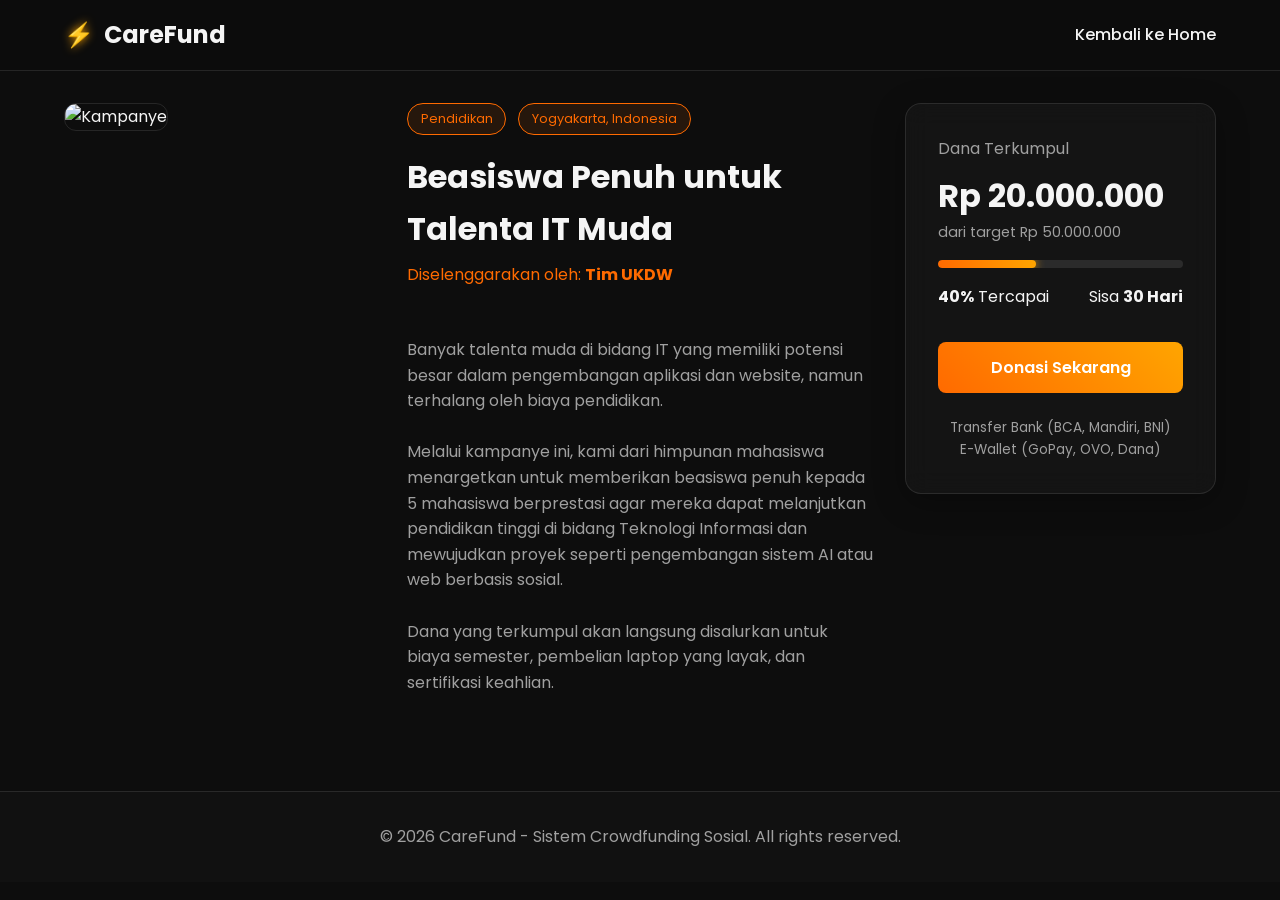
==== detail.html @ 2c604612 "Klemens" ====
<!DOCTYPE html>
<html lang="id">
<head>
    <meta charset="UTF-8">
    <meta name="viewport" content="width=device-width, initial-scale=1.0">
    <title>Detail Kampanye - CareFund</title>
    <link rel="stylesheet" href="style.css">
</head>
<body>

    <header>
        <a href="index.html" class="logo"><span>⚡</span> CareFund</a>
        <nav>
            <ul>
                <li><a href="index.html">Kembali ke Home</a></li>
            </ul>
        </nav>
    </header>

    <div class="container">
        <div class="detail-layout">
            <div>
                <img src="https://images.unsplash.com/photo-1503676260728-1c00da094a0b?auto=format&fit=crop&q=80&w=600" alt="Kampanye" class="detail-img">
            </div>

            <div class="detail-content">
                <span class="badge">Pendidikan</span>
                <span class="badge">Yogyakarta, Indonesia</span>
                <h1>Beasiswa Penuh untuk Talenta IT Muda</h1>
                <p style="color: var(--primary);">Diselenggarakan oleh: <strong>Tim UKDW</strong></p>
                
                <p class="detail-desc">
                    Banyak talenta muda di bidang IT yang memiliki potensi besar dalam pengembangan aplikasi dan website, namun terhalang oleh biaya pendidikan. 
                    
                    Melalui kampanye ini, kami dari himpunan mahasiswa menargetkan untuk memberikan beasiswa penuh kepada 5 mahasiswa berprestasi agar mereka dapat melanjutkan pendidikan tinggi di bidang Teknologi Informasi dan mewujudkan proyek seperti pengembangan sistem AI atau web berbasis sosial.
                    
                    Dana yang terkumpul akan langsung disalurkan untuk biaya semester, pembelian laptop yang layak, dan sertifikasi keahlian.
                </p>
            </div>

            <div>
                <div class="glass-card">
                    <p style="color: var(--text-muted); margin-bottom: 0.5rem;">Dana Terkumpul</p>
                    <h2 style="font-size: 2rem; color: var(--text-main);">Rp 20.000.000</h2>
                    <p style="color: var(--text-muted); font-size: 0.9rem;">dari target Rp 50.000.000</p>
                    
                    <div class="progress-container">
                        <div class="progress-fill" style="width: 40%;"></div>
                    </div>
                    
                    <div style="display: flex; justify-content: space-between; margin-bottom: 2rem;">
                        <span><strong>40%</strong> Tercapai</span>
                        <span>Sisa <strong>30 Hari</strong></span>
                    </div>

                    <a href="donasi.html" class="btn-primary">Donasi Sekarang</a>
                    
                    <div style="margin-top: 1.5rem; text-align: center; font-size: 0.85rem; color: var(--text-muted);">
                        <p>Transfer Bank (BCA, Mandiri, BNI)</p>
                        <p>E-Wallet (GoPay, OVO, Dana)</p>
                    </div>
                </div>
            </div>
        </div>
    </div>

    <footer>
        <p>&copy; 2026 CareFund - Sistem Crowdfunding Sosial. All rights reserved.</p>
    </footer>

</body>
</html>
---- style.css ----
/* css/style.css */
@import url('https://fonts.googleapis.com/css2?family=Poppins:wght@300;400;500;600;700&display=swap');

:root {
    --bg-color: #0D0D0D;
    --card-bg: rgba(26, 26, 26, 0.6);
    --primary: #FF6A00;
    --primary-glow: #FFA500;
    --text-main: #F5F5F5;
    --text-muted: #A0A0A0;
    --border-color: rgba(255, 255, 255, 0.1);
}

* {
    margin: 0;
    padding: 0;
    box-sizing: border-box;
    font-family: 'Poppins', sans-serif;
}

body {
    background-color: var(--bg-color);
    color: var(--text-main);
    line-height: 1.6;
    overflow-x: hidden;
}

/* Header & Navbar */
header {
    background: rgba(13, 13, 13, 0.8);
    backdrop-filter: blur(10px);
    border-bottom: 1px solid var(--border-color);
    position: sticky;
    top: 0;
    z-index: 100;
    padding: 1rem 5%;
    display: flex;
    justify-content: space-between;
    align-items: center;
}

.logo {
    font-size: 1.5rem;
    font-weight: 700;
    color: var(--text-main);
    text-decoration: none;
    display: flex;
    align-items: center;
    gap: 10px;
}

.logo span {
    color: var(--primary);
    text-shadow: 0 0 10px var(--primary-glow);
}

nav ul {
    list-style: none;
    display: flex;
    gap: 2rem;
}

nav ul li a {
    color: var(--text-main);
    text-decoration: none;
    font-weight: 500;
    transition: color 0.3s;
}

nav ul li a:hover {
    color: var(--primary);
}

.btn-login {
    border: 1px solid var(--primary);
    padding: 0.5rem 1.5rem;
    border-radius: 20px;
    color: var(--primary);
    transition: all 0.3s ease;
}

.btn-login:hover {
    background: var(--primary);
    color: #fff;
    box-shadow: 0 0 15px var(--primary-glow);
}

/* Footer */
footer {
    background: #111;
    border-top: 1px solid var(--border-color);
    text-align: center;
    padding: 2rem;
    margin-top: 4rem;
    color: var(--text-muted);
}

/* Buttons */
.btn-primary {
    display: inline-block;
    background: linear-gradient(45deg, var(--primary), var(--primary-glow));
    color: #fff;
    padding: 0.8rem 2rem;
    border-radius: 8px;
    text-decoration: none;
    font-weight: 600;
    border: none;
    cursor: pointer;
    transition: transform 0.3s, box-shadow 0.3s;
    text-align: center;
    width: 100%;
}

.btn-primary:hover {
    transform: translateY(-3px);
    box-shadow: 0 5px 20px rgba(255, 106, 0, 0.4);
}

/* Layout Utilities */
.container {
    padding: 2rem 5%;
}

/* Forms & Inputs */
.form-group {
    margin-bottom: 1.5rem;
}

.form-group label {
    display: block;
    margin-bottom: 0.5rem;
    color: var(--text-muted);
}

.form-control {
    width: 100%;
    background: rgba(0, 0, 0, 0.5);
    border: 1px solid var(--border-color);
    color: var(--text-main);
    padding: 1rem;
    border-radius: 8px;
    transition: border-color 0.3s, box-shadow 0.3s;
}

.form-control:focus {
    outline: none;
    border-color: var(--primary);
    box-shadow: 0 0 10px rgba(255, 106, 0, 0.2);
}

/* Glassmorphism Card */
.glass-card {
    background: var(--card-bg);
    backdrop-filter: blur(12px);
    border: 1px solid var(--border-color);
    border-radius: 16px;
    padding: 2rem;
    box-shadow: 0 8px 32px rgba(0, 0, 0, 0.3);
}

/* Progress Bar */
.progress-container {
    width: 100%;
    height: 8px;
    background: rgba(255, 255, 255, 0.1);
    border-radius: 4px;
    margin: 1rem 0;
    overflow: hidden;
}

.progress-fill {
    height: 100%;
    background: linear-gradient(90deg, var(--primary), var(--primary-glow));
    border-radius: 4px;
    box-shadow: 0 0 10px var(--primary-glow);
}

/* --- Specific Pages --- */

/* Hero Section (Index) */
.hero {
    text-align: center;
    padding: 6rem 5%;
    background: radial-gradient(circle at center, rgba(255,106,0,0.15) 0%, transparent 50%);
}

.hero h1 {
    font-size: 3.5rem;
    margin-bottom: 1rem;
    text-shadow: 0 0 20px rgba(255, 106, 0, 0.3);
}

.hero p {
    color: var(--text-muted);
    font-size: 1.2rem;
    max-width: 600px;
    margin: 0 auto 2rem;
}

/* Search Bar */
.search-filter {
    display: flex;
    gap: 1rem;
    background: var(--card-bg);
    padding: 1rem;
    border-radius: 12px;
    border: 1px solid var(--border-color);
    max-width: 900px;
    margin: 0 auto 3rem;
}

.search-filter input, .search-filter select {
    flex: 1;
    background: transparent;
    border: 1px solid var(--border-color);
    color: var(--text-main);
    padding: 0.8rem;
    border-radius: 6px;
}

.search-filter option { background: var(--bg-color); }

/* Campaign Grid */
.campaign-grid {
    display: grid;
    grid-template-columns: repeat(auto-fit, minmax(300px, 1fr));
    gap: 2rem;
}

.campaign-card {
    background: var(--card-bg);
    border: 1px solid var(--border-color);
    border-radius: 16px;
    overflow: hidden;
    transition: transform 0.3s, border-color 0.3s;
}

.campaign-card:hover {
    transform: translateY(-10px);
    border-color: var(--primary);
    box-shadow: 0 10px 30px rgba(255, 106, 0, 0.1);
}

.card-img {
    width: 100%;
    height: 200px;
    object-fit: cover;
}

.card-body { padding: 1.5rem; }
.card-category { color: var(--primary); font-size: 0.8rem; font-weight: 600; text-transform: uppercase; }
.card-title { font-size: 1.2rem; margin: 0.5rem 0; }
.card-organizer { color: var(--text-muted); font-size: 0.9rem; margin-bottom: 1rem; }
.card-stats { display: flex; justify-content: space-between; font-size: 0.9rem; margin-top: 0.5rem; }

/* Detail Page Layout (3 Columns) */
.detail-layout {
    display: grid;
    grid-template-columns: 1fr 1.5fr 1fr;
    gap: 2rem;
    align-items: start;
}

.detail-img { width: 100%; border-radius: 12px; border: 1px solid var(--border-color); }
.detail-content h1 { margin-bottom: 0.5rem; }
.badge { display: inline-block; padding: 0.3rem 0.8rem; background: rgba(255,106,0,0.1); color: var(--primary); border-radius: 20px; font-size: 0.8rem; border: 1px solid var(--primary); margin-bottom: 1rem; margin-right: 0.5rem;}
.detail-desc { color: var(--text-muted); margin-top: 1.5rem; white-space: pre-line; }

/* Center Cards (Login & Donasi) */
.center-card-layout {
    display: flex;
    justify-content: center;
    align-items: center;
    min-height: 70vh;
}

.form-container {
    width: 100%;
    max-width: 500px;
}
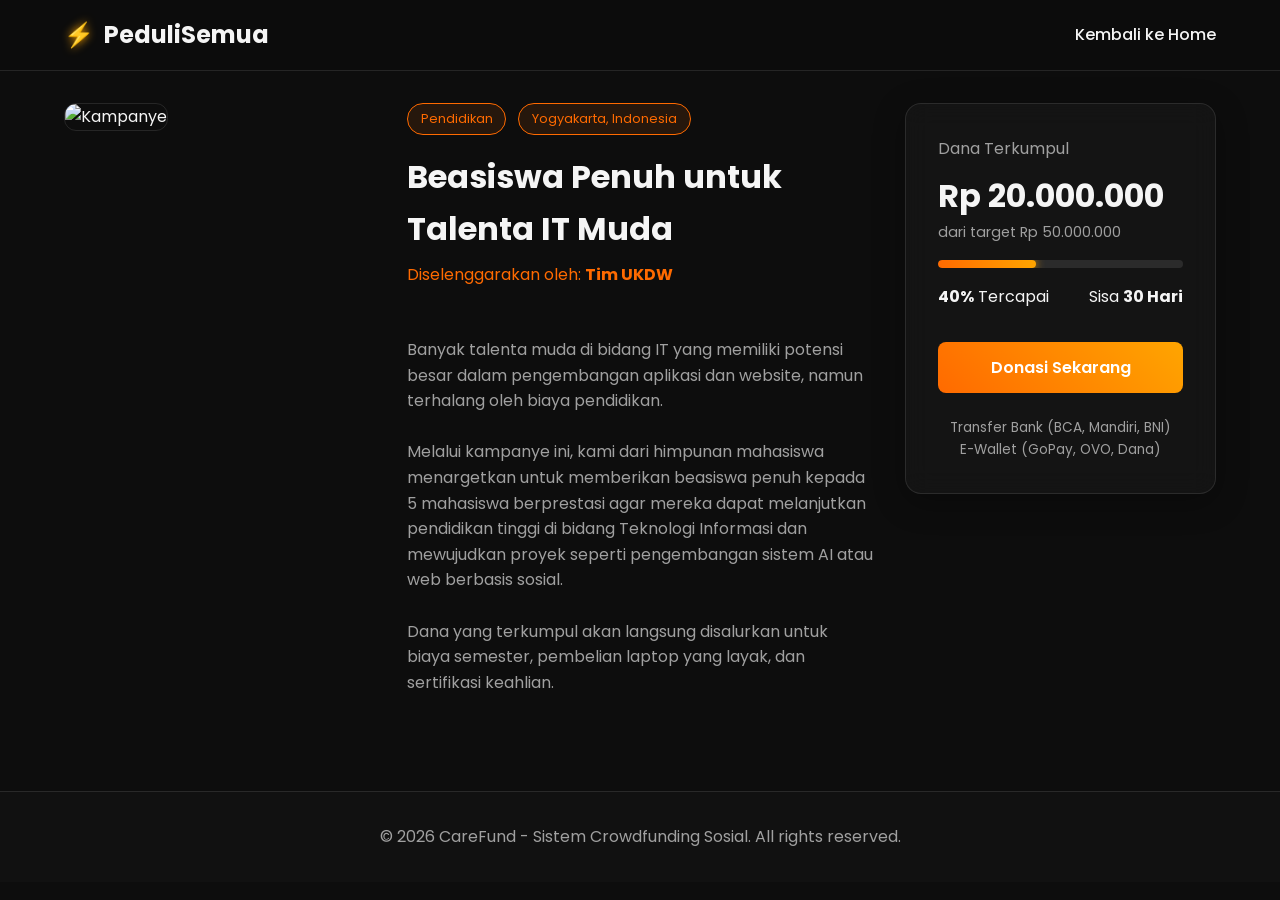
==== commit bb624834: "Update detail" ====
--- a/detail.html
+++ b/detail.html
@@ -9,7 +9,7 @@
 <body>
 
     <header>
-        <a href="index.html" class="logo"><span>⚡</span> CareFund</a>
+        <a href="index.html" class="logo"><span>⚡</span> PeduliSemua</a>
         <nav>
             <ul>
                 <li><a href="index.html">Kembali ke Home</a></li>
@@ -69,4 +69,4 @@
     </footer>
 
 </body>
-</html>+</html>
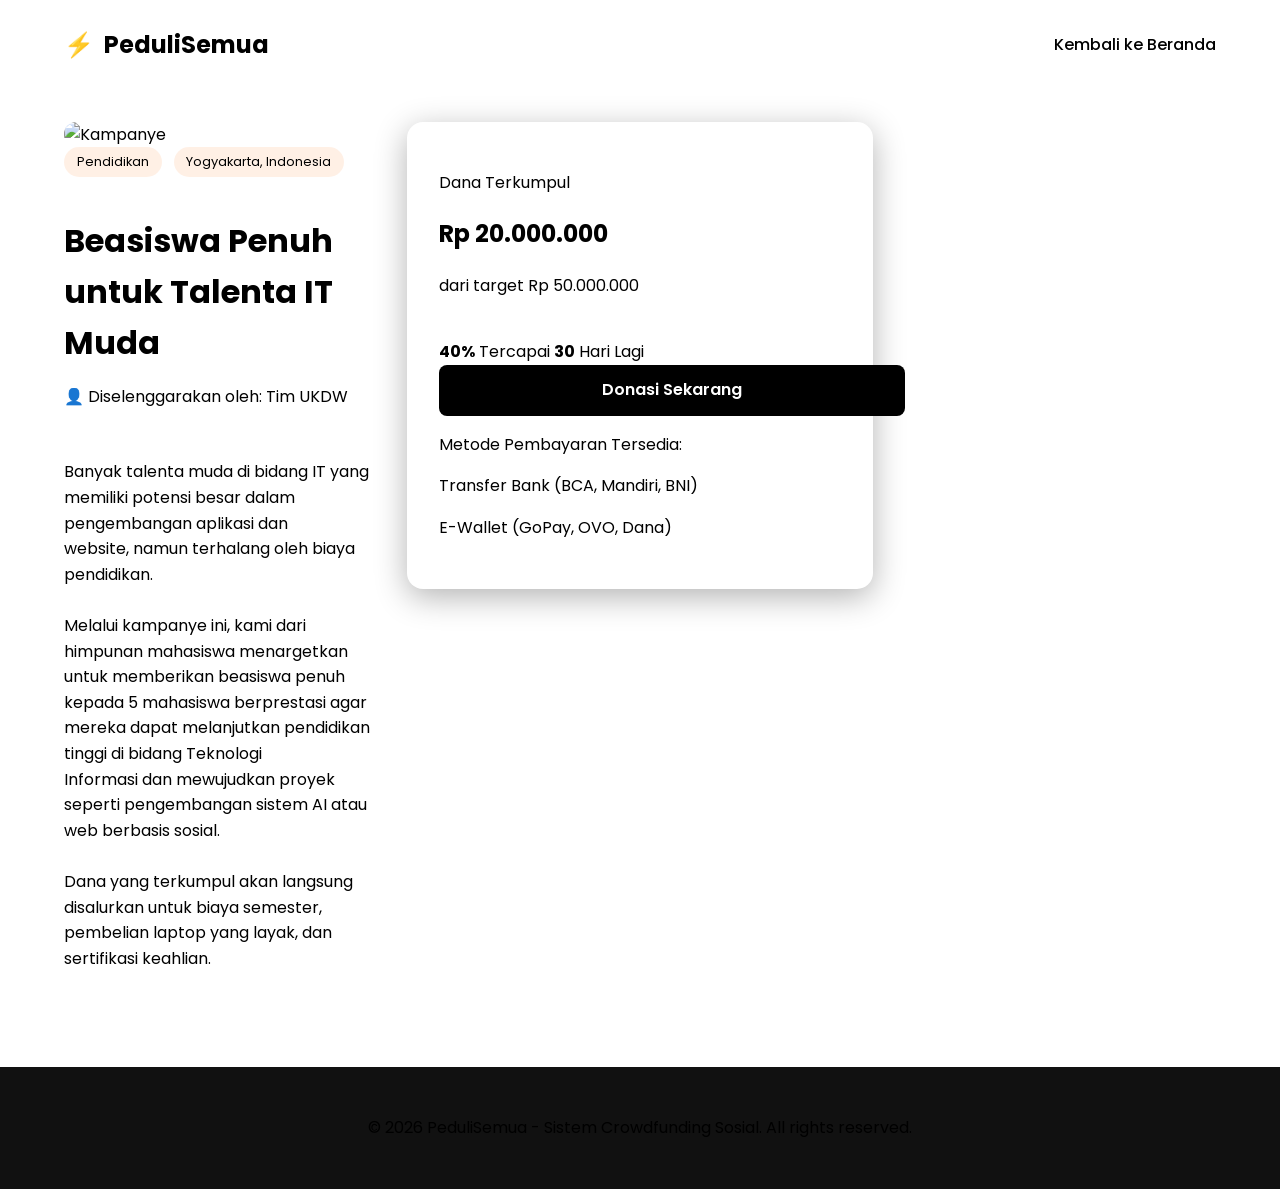
==== commit b6c511be: "fix style and color primary" ====
--- a/detail.html
+++ b/detail.html
@@ -1,61 +1,72 @@
 <!DOCTYPE html>
 <html lang="id">
+
 <head>
     <meta charset="UTF-8">
     <meta name="viewport" content="width=device-width, initial-scale=1.0">
-    <title>Detail Kampanye - CareFund</title>
+    <title>Detail Kampanye - PeduliSemua</title>
     <link rel="stylesheet" href="style.css">
 </head>
+
 <body>
 
     <header>
         <a href="index.html" class="logo"><span>⚡</span> PeduliSemua</a>
         <nav>
             <ul>
-                <li><a href="index.html">Kembali ke Home</a></li>
+                <li><a href="index.html">Kembali ke Beranda</a></li>
             </ul>
         </nav>
     </header>
 
     <div class="container">
         <div class="detail-layout">
-            <div>
-                <img src="https://images.unsplash.com/photo-1503676260728-1c00da094a0b?auto=format&fit=crop&q=80&w=600" alt="Kampanye" class="detail-img">
+            <div class="detail-content">
+                <img src="https://images.unsplash.com/photo-1503676260728-1c00da094a0b?auto=format&fit=crop&q=80&w=800"
+                    alt="Kampanye" class="detail-img">
+
+                <div class="detail-header-badges">
+                    <span class="badge">Pendidikan</span>
+                    <span class="badge">Yogyakarta, Indonesia</span>
+                </div>
+
+                <h1>Beasiswa Penuh untuk Talenta IT Muda</h1>
+                <p class="detail-organizer-box">
+                    <span class="text-lg">👤</span> Diselenggarakan oleh: Tim UKDW
+                </p>
+
+                <div class="detail-desc">
+                    Banyak talenta muda di bidang IT yang memiliki potensi besar dalam pengembangan aplikasi dan
+                    website, namun terhalang oleh biaya pendidikan.
+
+                    Melalui kampanye ini, kami dari himpunan mahasiswa menargetkan untuk memberikan beasiswa penuh
+                    kepada 5 mahasiswa berprestasi agar mereka dapat melanjutkan pendidikan tinggi di bidang Teknologi
+                    Informasi dan mewujudkan proyek seperti pengembangan sistem AI atau web berbasis sosial.
+
+                    Dana yang terkumpul akan langsung disalurkan untuk biaya semester, pembelian laptop yang layak, dan
+                    sertifikasi keahlian.
+                </div>
             </div>
 
-            <div class="detail-content">
-                <span class="badge">Pendidikan</span>
-                <span class="badge">Yogyakarta, Indonesia</span>
-                <h1>Beasiswa Penuh untuk Talenta IT Muda</h1>
-                <p style="color: var(--primary);">Diselenggarakan oleh: <strong>Tim UKDW</strong></p>
-                
-                <p class="detail-desc">
-                    Banyak talenta muda di bidang IT yang memiliki potensi besar dalam pengembangan aplikasi dan website, namun terhalang oleh biaya pendidikan. 
-                    
-                    Melalui kampanye ini, kami dari himpunan mahasiswa menargetkan untuk memberikan beasiswa penuh kepada 5 mahasiswa berprestasi agar mereka dapat melanjutkan pendidikan tinggi di bidang Teknologi Informasi dan mewujudkan proyek seperti pengembangan sistem AI atau web berbasis sosial.
-                    
-                    Dana yang terkumpul akan langsung disalurkan untuk biaya semester, pembelian laptop yang layak, dan sertifikasi keahlian.
-                </p>
-            </div>
+            <div class="detail-sticky-card">
+                <div class="glass-card">
+                    <p class="text-semibold text-sm mb-1">Dana Terkumpul</p>
+                    <h2>Rp 20.000.000</h2>
+                    <p class="text-muted text-sm text-semibold">dari target Rp 50.000.000</p>
 
-            <div>
-                <div class="glass-card">
-                    <p style="color: var(--text-muted); margin-bottom: 0.5rem;">Dana Terkumpul</p>
-                    <h2 style="font-size: 2rem; color: var(--text-main);">Rp 20.000.000</h2>
-                    <p style="color: var(--text-muted); font-size: 0.9rem;">dari target Rp 50.000.000</p>
-                    
                     <div class="progress-container">
                         <div class="progress-fill" style="width: 40%;"></div>
                     </div>
-                    
-                    <div style="display: flex; justify-content: space-between; margin-bottom: 2rem;">
-                        <span><strong>40%</strong> Tercapai</span>
-                        <span>Sisa <strong>30 Hari</strong></span>
+
+                    <div class="flex justify-between mb-4 text-sm">
+                        <span><strong class="text-main">40%</strong> Tercapai</span>
+                        <span><strong class="text-main">30</strong> Hari Lagi</span>
                     </div>
 
-                    <a href="donasi.html" class="btn-primary">Donasi Sekarang</a>
-                    
-                    <div style="margin-top: 1.5rem; text-align: center; font-size: 0.85rem; color: var(--text-muted);">
+                    <a href="donasi.html" class="btn-primary mb-3">Donasi Sekarang</a>
+
+                    <div class="detail-payment-info">
+                        <p class="mb-1 text-semibold text-main">Metode Pembayaran Tersedia:</p>
                         <p>Transfer Bank (BCA, Mandiri, BNI)</p>
                         <p>E-Wallet (GoPay, OVO, Dana)</p>
                     </div>
@@ -65,8 +76,9 @@
     </div>
 
     <footer>
-        <p>&copy; 2026 CareFund - Sistem Crowdfunding Sosial. All rights reserved.</p>
+        <p>&copy; 2026 PeduliSemua - Sistem Crowdfunding Sosial. All rights reserved.</p>
     </footer>
 
 </body>
-</html>
+
+</html>
--- a/style.css
+++ b/style.css
@@ -1,33 +1,20 @@
 /* css/style.css */
 @import url('https://fonts.googleapis.com/css2?family=Poppins:wght@300;400;500;600;700&display=swap');
 
-:root {
-    --bg-color: #0D0D0D;
-    --card-bg: rgba(26, 26, 26, 0.6);
-    --primary: #FF6A00;
-    --primary-glow: #FFA500;
-    --text-main: #F5F5F5;
-    --text-muted: #A0A0A0;
-    --border-color: rgba(255, 255, 255, 0.1);
-}
-
 * {
-    margin: 0;
-    padding: 0;
-    box-sizing: border-box;
     font-family: 'Poppins', sans-serif;
 }
 
 body {
-    background-color: var(--bg-color);
-    color: var(--text-main);
+    background-color: white;
     line-height: 1.6;
     overflow-x: hidden;
+    margin: 0;
 }
 
 /* Header & Navbar */
 header {
-    background: rgba(13, 13, 13, 0.8);
+    background: white;
     backdrop-filter: blur(10px);
     border-bottom: 1px solid var(--border-color);
     position: sticky;
@@ -98,8 +85,8 @@
 /* Buttons */
 .btn-primary {
     display: inline-block;
-    background: linear-gradient(45deg, var(--primary), var(--primary-glow));
-    color: #fff;
+    background: black;
+    color: white;
     padding: 0.8rem 2rem;
     border-radius: 8px;
     text-decoration: none;
@@ -134,12 +121,13 @@
 
 .form-control {
     width: 100%;
-    background: rgba(0, 0, 0, 0.5);
-    border: 1px solid var(--border-color);
-    color: var(--text-main);
+    background:whitesmoke;
+    border: 1px solid var(--border-color);
+    color: black;
     padding: 1rem;
     border-radius: 8px;
     transition: border-color 0.3s, box-shadow 0.3s;
+    margin: -13px; 
 }
 
 .form-control:focus {
